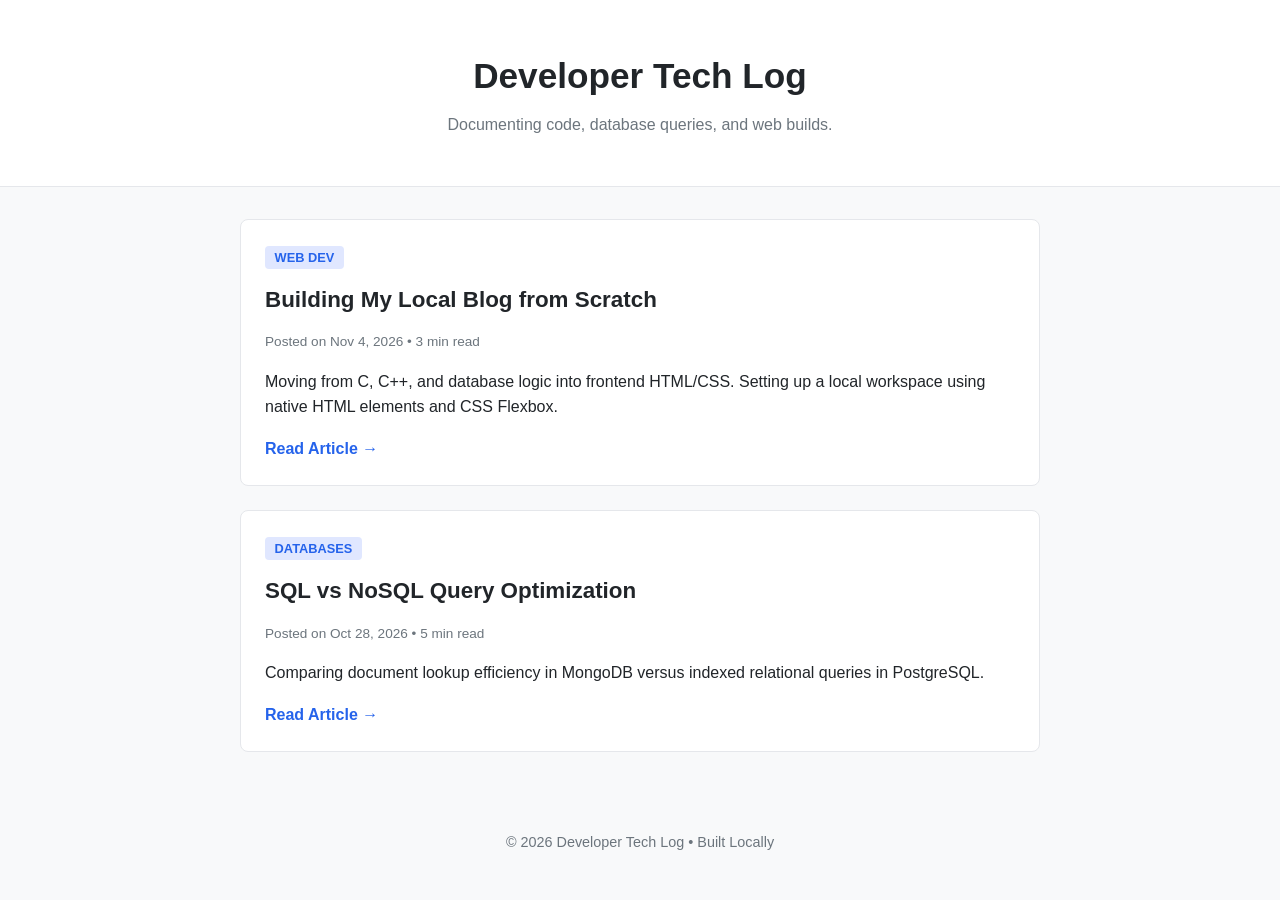
==== index.html @ bc8a2e7f "Initial commit: local blog layout and CSS styling" ====
<!DOCTYPE html>
<html lang="en">
<head>
  <meta charset="UTF-8">
  <meta name="viewport" content="width=device-width, initial-scale=1.0">
  <title>My Dev Journal</title>
  <link rel="stylesheet" href="style.css">
</head>
<body>
  <header>
    <h1>Developer Tech Log</h1>
    <p>Documenting code, database queries, and web builds.</p>
  </header>

  <main class="blog-container">
    <article class="post-card">
      <span class="tag">Web Dev</span>
      <h2>Building My Local Blog from Scratch</h2>
      <p class="meta">Posted on Nov 4, 2026 • 3 min read</p>
      <p>Moving from C, C++, and database logic into frontend HTML/CSS. Setting up a local workspace using native HTML elements and CSS Flexbox.</p>
      <a href="#" class="read-more">Read Article →</a>
    </article>

    <article class="post-card">
      <span class="tag">Databases</span>
      <h2>SQL vs NoSQL Query Optimization</h2>
      <p class="meta">Posted on Oct 28, 2026 • 5 min read</p>
      <p>Comparing document lookup efficiency in MongoDB versus indexed relational queries in PostgreSQL.</p>
      <a href="#" class="read-more">Read Article →</a>
    </article>
  </main>

  <footer>
    <p>© 2026 Developer Tech Log • Built Locally</p>
  </footer>
</body>
</html>
---- style.css ----
/* to format typography, layout, and other visual elements of a webpage */

:root {
  --bg-color: #f8f9fa;
  --card-bg: #ffffff;
  --text-color: #212529;
  --accent-color: #2563eb;
  --muted-color: #6c757d;
  --border-color: #e5e7eb;
}

body {
  font-family: -apple-system, BlinkMacSystemFont, "Segoe UI", Roboto, sans-serif;
  background-color: var(--bg-color);
  color: var(--text-color);
  line-height: 1.6;
  margin: 0;
  padding: 0;
}

header {
  text-align: center;
  padding: 3rem 1rem 2rem;
  background-color: var(--card-bg);
  border-bottom: 1px solid var(--border-color);
}

header h1 {
  margin: 0;
  font-size: 2.2rem;
}

header p {
  color: var(--muted-color);
  margin-top: 0.5rem;
}

.blog-container {
  max-width: 800px;
  margin: 2rem auto;
  padding: 0 1rem;
  display: flex;
  flex-direction: column;
  gap: 1.5rem;
}

.post-card {
  background: var(--card-bg);
  padding: 1.5rem;
  border-radius: 8px;
  border: 1px solid var(--border-color);
  transition: transform 0.2s ease, box-shadow 0.2s ease;
}

.post-card:hover {
  transform: translateY(-2px);
  box-shadow: 0 4px 12px rgba(0, 0, 0, 0.05);
}

.tag {
  background-color: #e0e7ff;
  color: var(--accent-color);
  font-size: 0.8rem;
  font-weight: 600;
  padding: 0.25rem 0.6rem;
  border-radius: 4px;
  text-transform: uppercase;
}

.post-card h2 {
  margin: 0.75rem 0 0.25rem;
  font-size: 1.4rem;
}

.meta {
  font-size: 0.85rem;
  color: var(--muted-color);
  margin-bottom: 1rem;
}

.read-more {
  color: var(--accent-color);
  text-decoration: none;
  font-weight: 600;
}

.read-more:hover {
  text-decoration: underline;
}

footer {
  text-align: center;
  padding: 2rem;
  color: var(--muted-color);
  font-size: 0.9rem;
}
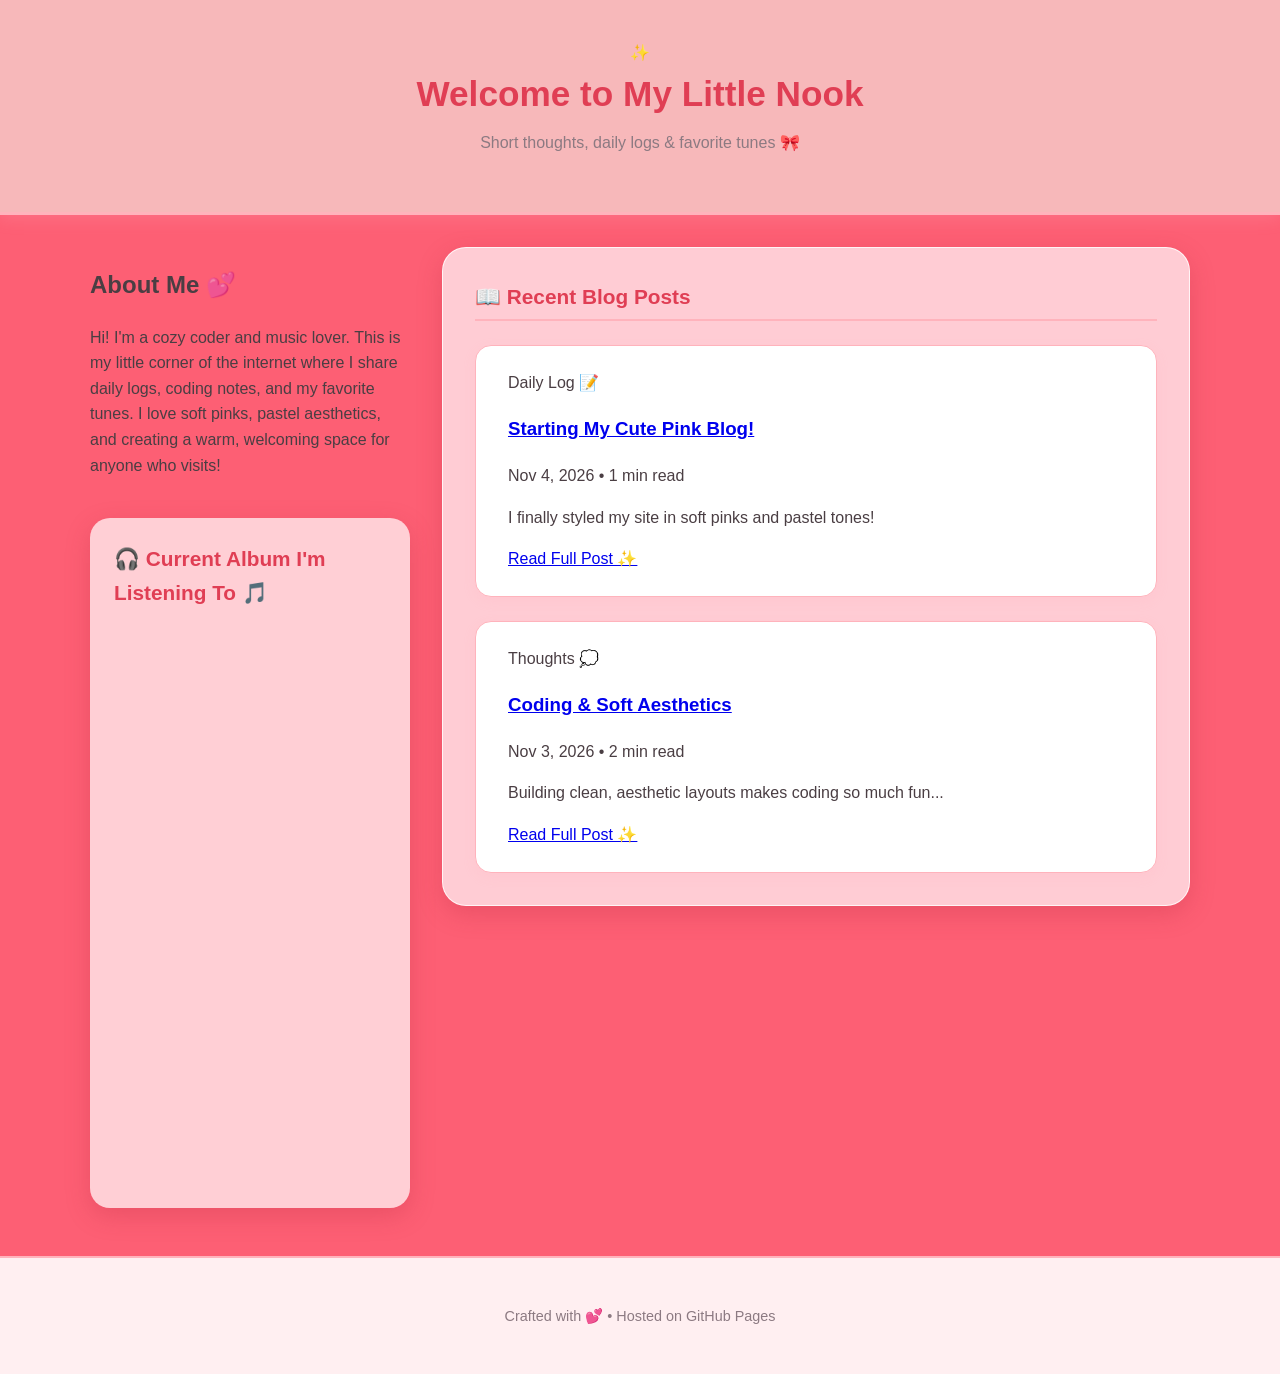
==== commit b3618c00: "Initial commit: cute red-pink blog with two-column layout and Spotify player" ====
--- a/index.html
+++ b/index.html
@@ -1,37 +1,80 @@
 <!DOCTYPE html>
 <html lang="en">
+
 <head>
   <meta charset="UTF-8">
   <meta name="viewport" content="width=device-width, initial-scale=1.0">
-  <title>My Dev Journal</title>
+  <title>🌸 My Cute Corner 🌸</title>
   <link rel="stylesheet" href="style.css">
 </head>
 <body>
+
   <header>
-    <h1>Developer Tech Log</h1>
-    <p>Documenting code, database queries, and web builds.</p>
+    <div class="header-content">
+      <span class="sparkle">✨</span>
+      <h1>Welcome to My Little Nook</h1>
+      <p>Short thoughts, daily logs & favorite tunes 🎀</p>
+    </div>
   </header>
 
-  <main class="blog-container">
-    <article class="post-card">
-      <span class="tag">Web Dev</span>
-      <h2>Building My Local Blog from Scratch</h2>
-      <p class="meta">Posted on Nov 4, 2026 • 3 min read</p>
-      <p>Moving from C, C++, and database logic into frontend HTML/CSS. Setting up a local workspace using native HTML elements and CSS Flexbox.</p>
-      <a href="#" class="read-more">Read Article →</a>
-    </article>
+  <!-- Main Page Container with Two-Column Grid -->
+  <main class="page-layout">
 
-    <article class="post-card">
-      <span class="tag">Databases</span>
-      <h2>SQL vs NoSQL Query Optimization</h2>
-      <p class="meta">Posted on Oct 28, 2026 • 5 min read</p>
-      <p>Comparing document lookup efficiency in MongoDB versus indexed relational queries in PostgreSQL.</p>
-      <a href="#" class="read-more">Read Article →</a>
-    </article>
-  </main>
+    <!-- LEFT COLUM: Sidebar (Music / About) -->
+    <aside class="sidebar-column">
+      <section class="about-card">
+        <h2>About Me 💕</h2>
+        <p>Hi! I'm a cozy coder and music lover. This is my little corner of the internet where I share daily logs, coding notes, and my favorite tunes. I love soft pinks, pastel aesthetics, and creating a warm, welcoming space for anyone who visits!</p>
+      </section>
+    
+        <!-- Music Section Block -->
+        <section class="music-card">
+            <h2>🎧 Current Album I'm Listening To 🎵</h2>
+            <iframe 
+                data-testid="embed-iframe" 
+                style="border-radius:12px" 
+                src="https://open.spotify.com/embed/artist/66CXWjxzNUsdJxJ2JdwvnR?utm_source=generator&theme=0&si=58e4cea8f28f4dd7" 
+                width="100%" 
+                height="552" 
+                frameBorder="0" 
+                allowfullscreen="" 
+                allow="autoplay; clipboard-write; encrypted-media; fullscreen; picture-in-picture" 
+                loading="lazy">
+            </iframe>
+        </section>
+    </aside>    
+
+    <!-- RIGHT COLUMN: Main Content (Blog Posts) -->
+     <section class="main-column">
+        <div class="posts-section">
+            <h2 class="posts-section-title">📖 Recent Blog Posts</h2>
+        <div class="flashcard-grid">
+        
+        <article class="flashcard">
+            <span class="badge">Daily Log 📝</span>
+            <h3><a href="posts/article_1.html">Starting My Cute Pink Blog!</a></h3>
+            <p class="date">Nov 4, 2026 • 1 min read</p>
+            <p class="preview-text">I finally styled my site in soft pinks and pastel tones!</p>
+            <a href="posts/article_1.html" class="read-link">Read Full Post ✨</a>
+        </article>
+
+        <article class="flashcard">
+            <span class="badge">Thoughts 💭</span>
+            <h3><a href="posts/article_2.html">Coding & Soft Aesthetics</a></h3>
+            <p class="date">Nov 3, 2026 • 2 min read</p>
+            <p class="preview-text">Building clean, aesthetic layouts makes coding so much fun...</p>
+            <a href="posts/article_2.html" class="read-link">Read Full Post ✨</a>
+        </article>
+
+        </div>
+    </div>
+    </section>
+
+</main>
 
   <footer>
-    <p>© 2026 Developer Tech Log • Built Locally</p>
+    <p>Crafted with 💕 • Hosted on GitHub Pages</p>
   </footer>
+
 </body>
 </html>
--- a/style.css
+++ b/style.css
@@ -1,96 +1,169 @@
 /* to format typography, layout, and other visual elements of a webpage */
 
+
 :root {
-  --bg-color: #f8f9fa;
+  --bg-pink: #fd5f74;
   --card-bg: #ffffff;
-  --text-color: #212529;
-  --accent-color: #2563eb;
-  --muted-color: #6c757d;
-  --border-color: #e5e7eb;
+  --accent-pink: #e03e54;
+  --soft-pink: #ff8b9a;
+  --text-dark: #4a3e43;
+  --text-muted: #8c7a82;
+  --border-color: #ffb3bc;
+  --section-shadow: 0 8px 24px rgba(180, 40, 60, 0.25);
 }
 
 body {
-  font-family: -apple-system, BlinkMacSystemFont, "Segoe UI", Roboto, sans-serif;
-  background-color: var(--bg-color);
-  color: var(--text-color);
-  line-height: 1.6;
+  font-family: 'Segoe UI', Tahoma, Geneva, Verdana, sans-serif;
+  color: var(--text-dark);
   margin: 0;
   padding: 0;
+  line-height: 1.6;
+  
+  background-color: #fd5f74; 
 }
 
+/* 1. Header Section Block */
 header {
   text-align: center;
-  padding: 3rem 1rem 2rem;
-  background-color: var(--card-bg);
-  border-bottom: 1px solid var(--border-color);
+  padding: 2.5rem 1rem;
+  background: rgba(247, 193, 193, 0.92);
+  border-bottom: 3px solid var(--border-color);
+  box-shadow: 0 4px 15px rgba(255, 182, 193, 0.2);
+  margin-bottom: 2rem;
 }
 
 header h1 {
+  color: var(--accent-pink);
   margin: 0;
   font-size: 2.2rem;
 }
 
 header p {
-  color: var(--muted-color);
+  color: var(--text-muted);
   margin-top: 0.5rem;
 }
 
-.blog-container {
-  max-width: 800px;
-  margin: 2rem auto;
-  padding: 0 1rem;
+/* 2. Two-Column Layout Container */
+.page-layout {
+  max-width: 1100px;
+  margin: 0 auto;
+  padding: 0 1.5rem;
+  display: flex;
+  gap: 2rem;
+  align-items: flex-start; /* Keeps sidebar fixed to top */
+}
+
+/* Left Sidebar Column (Narrower Width for Music/Playlist) */
+.sidebar-column {
+  flex: 0 0 320px; /* Fixed width of 320px */
+  display: flex;
+  flex-direction: column;
+  gap: 1.5rem;
+  position: sticky;
+  top: 1.5rem;
+}
+
+/* Right Main Column (Takes remaining width for Blog Posts) */
+.main-column {
+  flex: 1;
   display: flex;
   flex-direction: column;
   gap: 1.5rem;
 }
 
-.post-card {
+/* Mobile Responsiveness: Stacks into a single column on small screens */
+@media (max-width: 768px) {
+  .page-layout {
+    flex-direction: column;
+  }
+
+  .sidebar-column {
+    flex: 1 1 auto;
+    width: 100%;
+    position: static;
+  }
+}
+
+/* 3. Distinct Playlist Panel */
+.music-card {
+  background: rgba(255, 255, 255, 0.70);
+  border: none;
+  border-radius: 20px;
+  padding: 1.5rem;
+  box-shadow: var(--section-shadow);
+}
+
+.music-card h2 {
+  margin-top: 0;
+  color: var(--accent-pink);
+  font-size: 1.3rem;
+  margin-bottom: 1rem;
+}
+
+.playlist {
+  list-style: none;
+  padding: 0;
+  margin: 1rem 0 0 0;
+}
+
+.playlist li {
+  display: flex;
+  justify-content: space-between;
+  padding: 0.75rem 1rem;
+  margin-bottom: 0.6rem;
+  background-color: #fff9fa;
+  border-radius: 10px;
+  border-left: 5px solid var(--soft-pink);
+}
+
+/* 4. Distinct Blog Section Container */
+.posts-section {
+  background: rgba(255, 240, 245, 0.75);
+  border-radius: 24px;
+  padding: 2rem;
+  border: 1px solid rgba(255, 255, 255, 0.8);
+  box-shadow: var(--section-shadow);
+}
+
+.posts-section-title {
+  color: var(--accent-pink);
+  margin-top: 0;
+  margin-bottom: 1.5rem;
+  font-size: 1.3rem;
+  border-bottom: 2px solid var(--border-color);
+  padding-bottom: 0.4rem;
+}
+
+/* Flashcard Grid Layout */
+.flashcard-grid {
+  display: flex;
+  flex-direction: column;
+  gap: 1.5rem;
+  width: 100%;
+}
+
+.flashcard {
   background: var(--card-bg);
-  padding: 1.5rem;
-  border-radius: 8px;
+  border-radius: 16px;
+  padding: 1.5rem 2rem;
+  box-shadow: 0 4px 12px rgba(255, 182, 193, 0.2);
   border: 1px solid var(--border-color);
+  box-sizing: border-box;
   transition: transform 0.2s ease, box-shadow 0.2s ease;
 }
 
-.post-card:hover {
-  transform: translateY(-2px);
-  box-shadow: 0 4px 12px rgba(0, 0, 0, 0.05);
+.flashcard:hover {
+  transform: translateY(-4px);
+  box-shadow: 0 8px 20px rgba(255, 182, 193, 0.4);
 }
 
-.tag {
-  background-color: #e0e7ff;
-  color: var(--accent-color);
-  font-size: 0.8rem;
-  font-weight: 600;
-  padding: 0.25rem 0.6rem;
-  border-radius: 4px;
-  text-transform: uppercase;
-}
-
-.post-card h2 {
-  margin: 0.75rem 0 0.25rem;
-  font-size: 1.4rem;
-}
-
-.meta {
-  font-size: 0.85rem;
-  color: var(--muted-color);
-  margin-bottom: 1rem;
-}
-
-.read-more {
-  color: var(--accent-color);
-  text-decoration: none;
-  font-weight: 600;
-}
-
-.read-more:hover {
-  text-decoration: underline;
-}
-
+/* 5. Footer Section Block */
 footer {
   text-align: center;
   padding: 2rem;
-  color: var(--muted-color);
+  margin-top: 3rem;
+  background: rgba(255, 255, 255, 0.9);
+  border-top: 2px solid var(--border-color);
+  color: var(--text-muted);
   font-size: 0.9rem;
 }
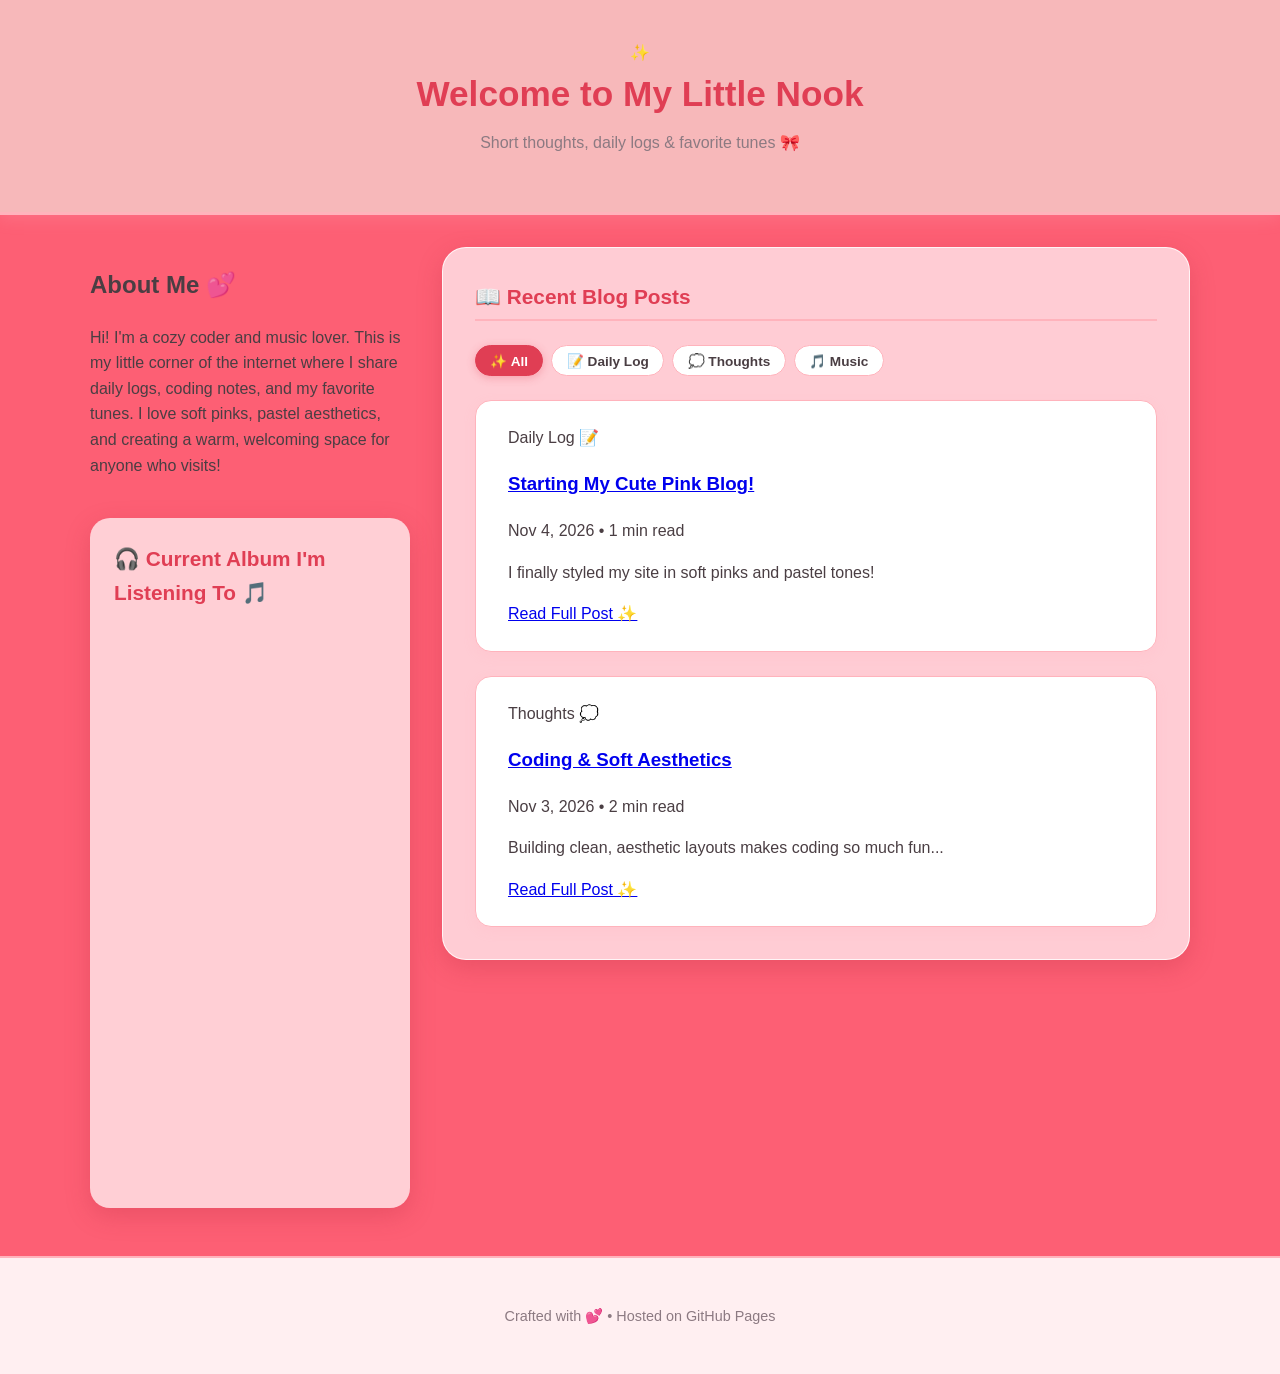
==== commit 8026a5d0: "Add interactive category filter buttons using JavaScript" ====
--- a/index.html
+++ b/index.html
@@ -48,27 +48,42 @@
      <section class="main-column">
         <div class="posts-section">
             <h2 class="posts-section-title">📖 Recent Blog Posts</h2>
+
+            <!-- Category Filter Buttons -->
+            <div class="filter-buttons">
+                <button class="filter-btn active" data-category="all">✨ All</button>
+                <button class="filter-btn" data-category="daily-log">📝 Daily Log</button>
+                <button class="filter-btn" data-category="thoughts">💭 Thoughts</button>
+                <button class="filter-btn" data-category="music">🎵 Music</button>
+            </div>
+
+        <!-- Flashcards Container -->
         <div class="flashcard-grid">
         
-        <article class="flashcard">
-            <span class="badge">Daily Log 📝</span>
-            <h3><a href="posts/article_1.html">Starting My Cute Pink Blog!</a></h3>
-            <p class="date">Nov 4, 2026 • 1 min read</p>
-            <p class="preview-text">I finally styled my site in soft pinks and pastel tones!</p>
-            <a href="posts/article_1.html" class="read-link">Read Full Post ✨</a>
-        </article>
+            <!-- Card 1 -->
+            <article class="flashcard" data-category="daily-log">
+                <span class="badge">Daily Log 📝</span>
+                <h3><a href="posts/article_1.html">Starting My Cute Pink Blog!</a></h3>
+                <p class="date">Nov 4, 2026 • 1 min read</p>
+                <p class="preview-text">I finally styled my site in soft pinks and pastel tones!</p>
+                <a href="posts/article_1.html" class="read-link">Read Full Post ✨</a>
+            </article>
 
-        <article class="flashcard">
-            <span class="badge">Thoughts 💭</span>
-            <h3><a href="posts/article_2.html">Coding & Soft Aesthetics</a></h3>
-            <p class="date">Nov 3, 2026 • 2 min read</p>
-            <p class="preview-text">Building clean, aesthetic layouts makes coding so much fun...</p>
-            <a href="posts/article_2.html" class="read-link">Read Full Post ✨</a>
-        </article>
+            <!-- Card 2 -->
+            <article class="flashcard" data-category="thoughts">
+                <span class="badge">Thoughts 💭</span>
+                <h3><a href="posts/article_2.html">Coding & Soft Aesthetics</a></h3>
+                <p class="date">Nov 3, 2026 • 2 min read</p>
+                <p class="preview-text">Building clean, aesthetic layouts makes coding so much fun...</p>
+                <a href="posts/article_2.html" class="read-link">Read Full Post ✨</a>
+            </article>
 
         </div>
     </div>
     </section>
+
+    <!-- Include JavaScript at the bottom of body -->
+    <script src="script.js"></script>
 
 </main>
 
--- a/style.css
+++ b/style.css
@@ -166,4 +166,37 @@
   border-top: 2px solid var(--border-color);
   color: var(--text-muted);
   font-size: 0.9rem;
+}
+
+/* Filter Buttons Row */
+.filter-buttons {
+  display: flex;
+  gap: 0.5rem;
+  flex-wrap: wrap;
+  margin-bottom: 1.5rem;
+}
+
+.filter-btn {
+  background: #ffffff;
+  color: var(--text-dark);
+  border: 1px solid var(--border-color);
+  border-radius: 20px;
+  padding: 0.4rem 0.9rem;
+  font-size: 0.85rem;
+  font-weight: 600;
+  cursor: pointer;
+  transition: all 0.2s ease;
+}
+
+.filter-btn:hover {
+  background: #ffe4e1;
+  color: var(--accent-pink);
+  transform: translateY(-1px);
+}
+
+.filter-btn.active {
+  background: var(--accent-pink);
+  color: #ffffff;
+  border-color: var(--accent-pink);
+  box-shadow: 0 2px 8px rgba(224, 62, 84, 0.3);
 }
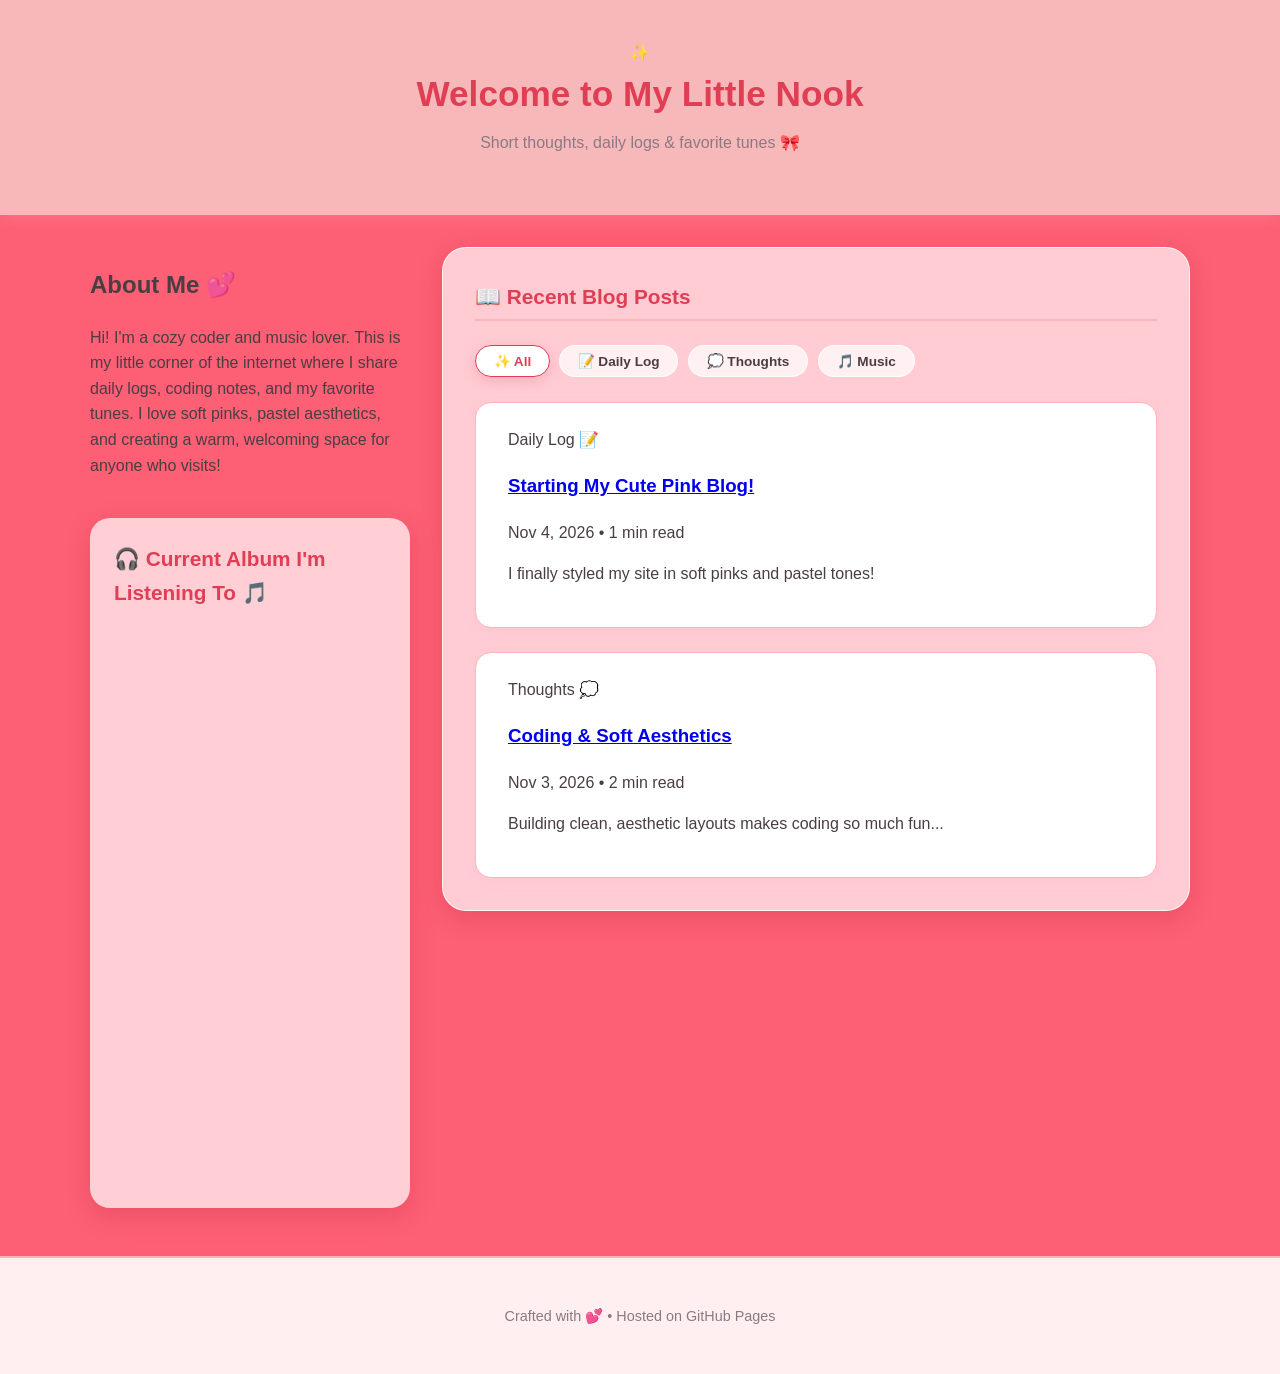
==== commit b400bb0f: "Make filter buttons cute with bouncy animations" ====
--- a/index.html
+++ b/index.html
@@ -66,7 +66,6 @@
                 <h3><a href="posts/article_1.html">Starting My Cute Pink Blog!</a></h3>
                 <p class="date">Nov 4, 2026 • 1 min read</p>
                 <p class="preview-text">I finally styled my site in soft pinks and pastel tones!</p>
-                <a href="posts/article_1.html" class="read-link">Read Full Post ✨</a>
             </article>
 
             <!-- Card 2 -->
@@ -75,7 +74,6 @@
                 <h3><a href="posts/article_2.html">Coding & Soft Aesthetics</a></h3>
                 <p class="date">Nov 3, 2026 • 2 min read</p>
                 <p class="preview-text">Building clean, aesthetic layouts makes coding so much fun...</p>
-                <a href="posts/article_2.html" class="read-link">Read Full Post ✨</a>
             </article>
 
         </div>
--- a/style.css
+++ b/style.css
@@ -171,32 +171,35 @@
 /* Filter Buttons Row */
 .filter-buttons {
   display: flex;
-  gap: 0.5rem;
+  gap: 0.6rem;
   flex-wrap: wrap;
   margin-bottom: 1.5rem;
 }
 
 .filter-btn {
-  background: #ffffff;
-  color: var(--text-dark);
-  border: 1px solid var(--border-color);
-  border-radius: 20px;
-  padding: 0.4rem 0.9rem;
+  background: rgba(255, 255, 255, 0.7);
+  backdrop-filter: blur(4px);
+  color: #4a3e43;
+  border: 1.5px solid rgba(255, 255, 255, 0.9);
+  border-radius: 30px;
+  padding: 0.45rem 1.1rem;
   font-size: 0.85rem;
   font-weight: 600;
   cursor: pointer;
-  transition: all 0.2s ease;
+  transition: all 0.25s ease;
 }
 
 .filter-btn:hover {
-  background: #ffe4e1;
-  color: var(--accent-pink);
-  transform: translateY(-1px);
+  background: rgba(255, 255, 255, 0.95);
+  color: #e03e54;
+  box-shadow: 0 0 12px rgba(255, 255, 255, 0.8);
+  transform: translateY(-2px);
 }
 
 .filter-btn.active {
-  background: var(--accent-pink);
-  color: #ffffff;
-  border-color: var(--accent-pink);
-  box-shadow: 0 2px 8px rgba(224, 62, 84, 0.3);
+  background: #ffffff;
+  color: #e03e54;
+  font-weight: 700;
+  border-color: #e03e54;
+  box-shadow: 0 4px 14px rgba(224, 62, 84, 0.2);
 }
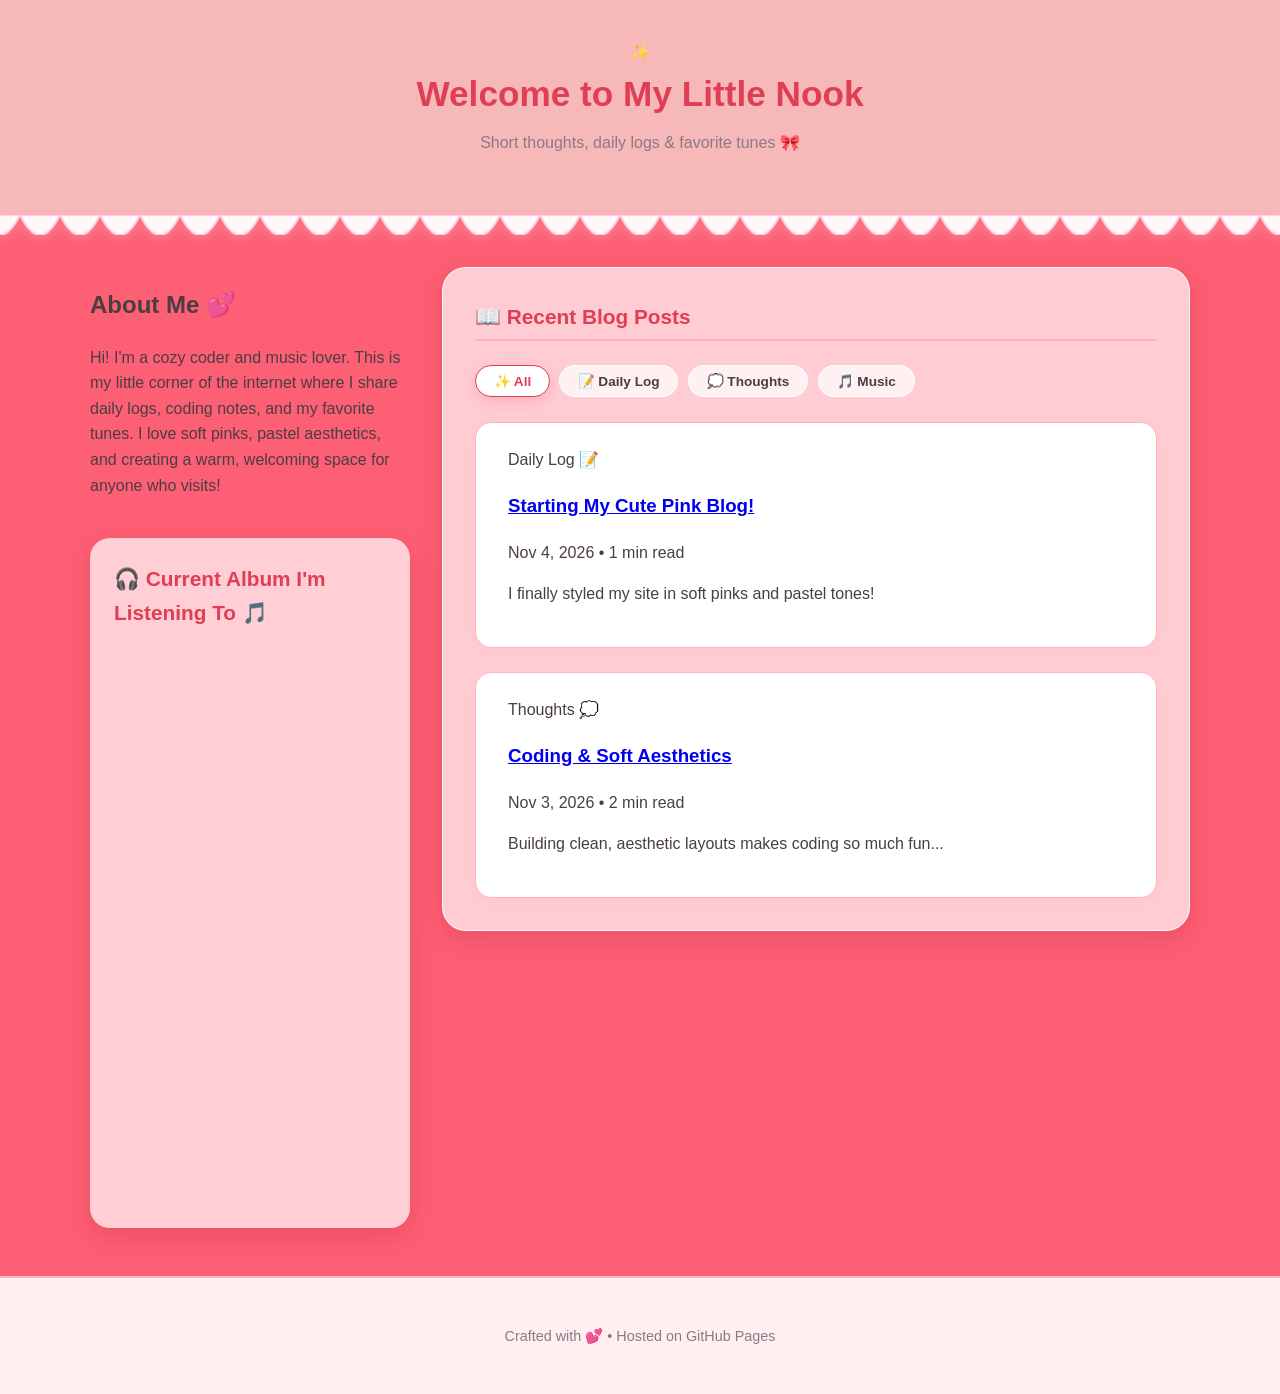
==== commit 54673296: "Add scalloped lace decal divider under header" ====
--- a/index.html
+++ b/index.html
@@ -16,6 +16,9 @@
       <p>Short thoughts, daily logs & favorite tunes 🎀</p>
     </div>
   </header>
+
+  <!-- Cute Lace Decal Divider -->
+  <div class="lace-divider"></div>
 
   <!-- Main Page Container with Two-Column Grid -->
   <main class="page-layout">
--- a/style.css
+++ b/style.css
@@ -41,6 +41,18 @@
 header p {
   color: var(--text-muted);
   margin-top: 0.5rem;
+}
+
+/* Lace Decal Divider */
+.lace-divider {
+  width: 100%;
+  height: 20px;
+  margin-top: -2rem; /* Pulls lace right up against the header bottom border */
+  margin-bottom: 2rem;
+  background-image: url('data:image/svg+xml;utf8,<svg xmlns="http://www.w3.org/2000/svg" width="40" height="20" viewBox="0 0 40 20"><path d="M0,0 Q10,20 20,20 Q30,20 40,0 Z" fill="rgba(255, 255, 255, 0.95)" stroke="%23ffd1dc" stroke-width="2"/></svg>');
+  background-repeat: repeat-x;
+  background-position: top center;
+  filter: drop-shadow(0 4px 6px rgba(255, 182, 193, 0.3));
 }
 
 /* 2. Two-Column Layout Container */
